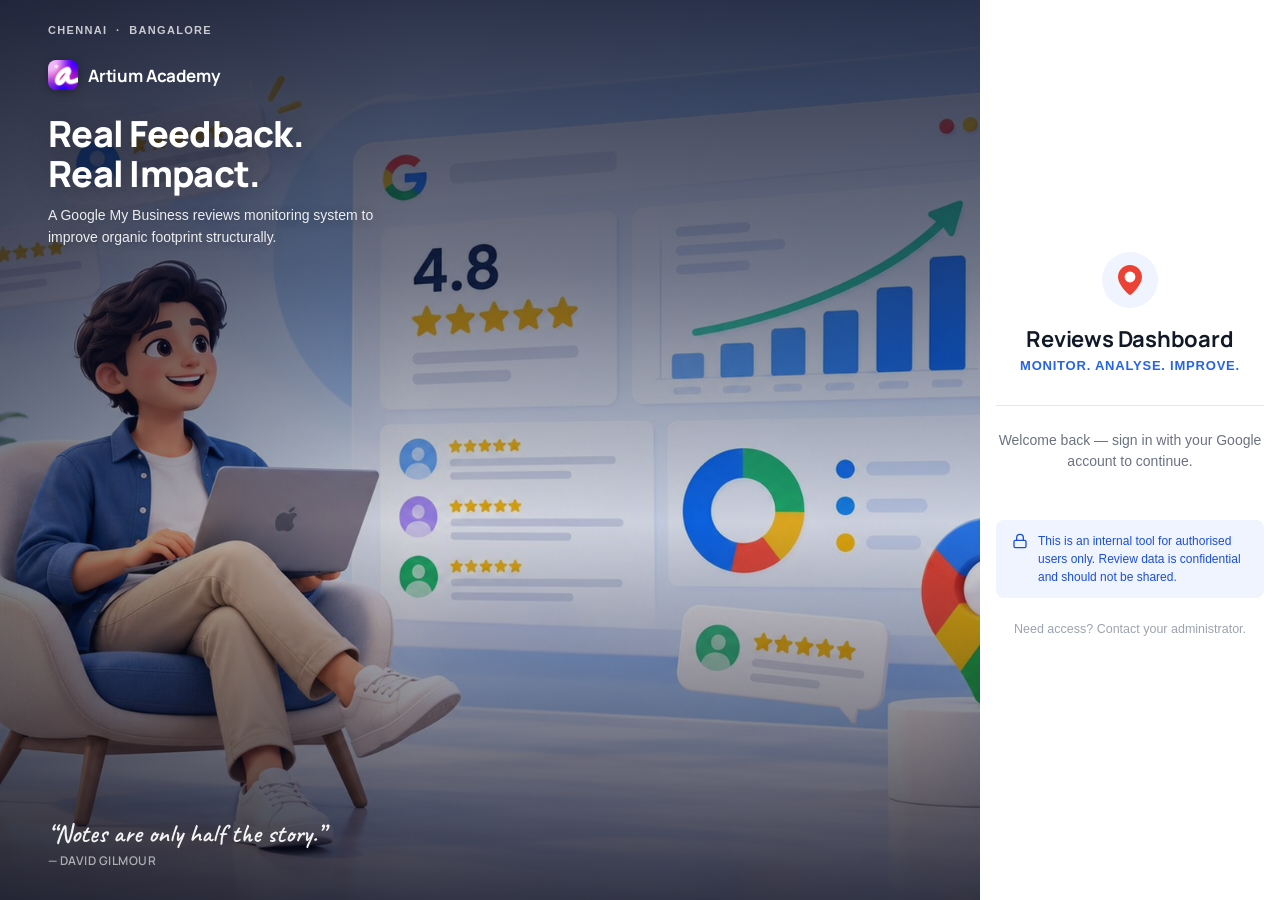
==== ai-insights.html @ 6ff20cc2 "DB 2" ====
<!DOCTYPE html>
<html lang="en">
<head>
  <meta charset="UTF-8" />
  <meta name="viewport" content="width=device-width, initial-scale=1.0" />
  <title>AI Insights — Artium Academy Reviews</title>
  <link rel="stylesheet" href="css/styles.css?v=6" />
</head>
<body>
  <div class="app-shell">
    <div id="sidebarSlot"></div>
    <div class="main-area">
      <div id="topbarSlot"></div>

      <main class="page" id="stubContent"></main>
    </div>
  </div>

  <script src="js/data.js"></script>
  <script src="js/auth.js"></script>
  <script src="js/app.js"></script>
  <script>
    document.addEventListener("DOMContentLoaded", function () {
      renderStubPage("ai-insights", "AI Insights", "A cross-centre view of themes, sentiment shifts, and what's driving them — pulled together from every centre's AI summary. Each centre's own AI summary is already live on its detail page.");
    });
  </script>
</body>
</html>
---- css/styles.css ----
/* ==========================================================================
   Artium Academy — Google Reviews Dashboard
   Shared design system
   ========================================================================== */

:root {
  /* Brand / accent */
  --accent: #2563eb;
  --accent-dark: #1d4ed8;
  --accent-light: #eff4ff;

  /* Neutrals */
  --bg: #f7f8fa;
  --surface: #ffffff;
  --border: #e5e7eb;
  --text-primary: #111827;
  --text-secondary: #6b7280;
  --text-muted: #9ca3af;

  /* Status */
  --success: #16a34a;
  --warning: #d97706;
  --danger: #dc2626;

  /* Spacing scale */
  --space-1: 4px;
  --space-2: 8px;
  --space-3: 12px;
  --space-4: 16px;
  --space-5: 24px;
  --space-6: 32px;
  --space-7: 48px;

  /* Radius / shadow */
  --radius-sm: 8px;
  --radius-md: 12px;
  --radius-lg: 16px;
  --shadow-sm: 0 1px 2px rgba(16, 24, 40, 0.05);
  --shadow-md: 0 4px 16px rgba(16, 24, 40, 0.06);
  --shadow-lg: 0 12px 32px rgba(16, 24, 40, 0.10);

  --font-sans: -apple-system, BlinkMacSystemFont, "Segoe UI", Roboto, Inter, Helvetica, Arial, sans-serif;
}

* {
  box-sizing: border-box;
}

html, body {
  height: 100%;
}

body {
  margin: 0;
  font-family: var(--font-sans);
  background: var(--bg);
  color: var(--text-primary);
  -webkit-font-smoothing: antialiased;
}

a {
  color: inherit;
  text-decoration: none;
}

button {
  font-family: inherit;
}

/* ---- Reusable primitives (used across every view) ---- */

.card {
  background: var(--surface);
  border: 1px solid var(--border);
  border-radius: var(--radius-md);
  box-shadow: var(--shadow-sm);
}

.btn {
  display: inline-flex;
  align-items: center;
  justify-content: center;
  gap: var(--space-2);
  padding: 10px 18px;
  border-radius: var(--radius-sm);
  border: 1px solid var(--border);
  background: var(--surface);
  color: var(--text-primary);
  font-size: 14px;
  font-weight: 500;
  cursor: pointer;
  transition: background 0.15s ease, box-shadow 0.15s ease, border-color 0.15s ease;
}

.btn:hover {
  background: #fafafa;
  box-shadow: var(--shadow-sm);
}

.btn-primary {
  background: var(--accent);
  border-color: var(--accent);
  color: #ffffff;
}

.btn-primary:hover {
  background: var(--accent-dark);
  border-color: var(--accent-dark);
}

/* ==========================================================================
   Login screen — premium split layout
   ========================================================================== */

.login-page-v2 {
  margin: 0;
}

.login-split {
  min-height: 100vh;
  display: grid;
  grid-template-columns: minmax(0, 4fr) minmax(300px, 1fr);
}

/* ---- Left: hero visual ---- */

.login-visual {
  position: relative;
  overflow: hidden;
  display: flex;
  flex-direction: column;
  justify-content: flex-start;
  padding: var(--space-5) var(--space-7) var(--space-6);
  color: #ffffff;
  min-height: 100vh;
}

.login-visual-bg {
  position: absolute;
  inset: 0;
  z-index: 0;
}

.login-visual-img {
  width: 100%;
  height: 100%;
  object-fit: cover;
  object-position: 50% 30%;
  display: block;
}

.login-visual-scrim {
  position: absolute;
  inset: 0;
  background:
    linear-gradient(180deg, rgba(6, 12, 36, 0.82) 0%, rgba(8, 15, 42, 0.55) 30%, rgba(8, 14, 36, 0.12) 58%, rgba(6, 10, 28, 0.8) 100%),
    linear-gradient(90deg, rgba(6, 10, 30, 0.4) 0%, rgba(6, 10, 30, 0.03) 42%);
}

.login-visual-top,
.login-visual-content,
.login-visual-tagline {
  position: relative;
  z-index: 1;
}

.login-visual-top {
  font-size: 11px;
  font-weight: 600;
  letter-spacing: 0.12em;
  color: rgba(255, 255, 255, 0.75);
}

.login-visual-content {
  max-width: 440px;
  margin-top: var(--space-5);
}

.login-visual-brand {
  display: flex;
  align-items: center;
  gap: 10px;
  font-family: "Manrope", var(--font-sans);
  font-size: 17px;
  font-weight: 700;
  letter-spacing: -0.01em;
  margin-bottom: var(--space-5);
}

.login-visual-logo {
  width: 30px;
  height: 30px;
  border-radius: 8px;
  display: block;
  box-shadow: 0 2px 10px rgba(0, 0, 0, 0.35);
}

.login-visual-headline {
  font-family: "Manrope", var(--font-sans);
  font-size: 36px;
  font-weight: 800;
  line-height: 1.1;
  letter-spacing: -0.02em;
  margin: 0 0 var(--space-3) 0;
  text-shadow: 0 2px 24px rgba(0, 0, 0, 0.25);
}

.login-visual-copy {
  font-size: 14px;
  line-height: 1.55;
  color: rgba(255, 255, 255, 0.9);
  max-width: 360px;
  margin: 0;
  text-shadow: 0 1px 12px rgba(0, 0, 0, 0.25);
}

.login-visual-tagline {
  font-family: "Caveat", cursive;
  font-size: 26px;
  font-weight: 600;
  line-height: 1.2;
  color: rgba(255, 255, 255, 0.94);
  display: flex;
  flex-direction: column;
  gap: 4px;
  margin-top: auto;
}

.login-visual-attribution {
  font-family: "Manrope", var(--font-sans);
  font-size: 12px;
  font-weight: 600;
  letter-spacing: 0.04em;
  text-transform: uppercase;
  color: rgba(255, 255, 255, 0.6);
}

/* ---- Right: sign-in panel ---- */

.login-panel {
  display: flex;
  align-items: center;
  justify-content: center;
  background: var(--surface);
  padding: var(--space-5) var(--space-4);
}

.login-card-v2 {
  width: 100%;
  max-width: 300px;
  text-align: center;
}

.login-pin-icon {
  display: inline-flex;
  align-items: center;
  justify-content: center;
  width: 56px;
  height: 56px;
  border-radius: 999px;
  background: var(--accent-light);
  margin: 0 auto var(--space-4);
}

.login-card-title {
  font-family: "Manrope", var(--font-sans);
  font-size: 22px;
  font-weight: 700;
  letter-spacing: -0.01em;
  margin: 0 0 4px 0;
  color: var(--text-primary);
}

.login-card-subtitle {
  font-size: 13px;
  font-weight: 600;
  letter-spacing: 0.06em;
  text-transform: uppercase;
  color: var(--accent);
  margin: 0;
}

.login-divider {
  height: 1px;
  background: var(--border);
  margin: var(--space-6) 0 var(--space-5);
}

.login-welcome {
  font-size: 14px;
  line-height: 1.5;
  color: var(--text-secondary);
  margin: 0 0 var(--space-5) 0;
}

.google-signin-slot {
  display: flex;
  justify-content: center;
}

.login-security-note {
  display: flex;
  align-items: flex-start;
  gap: 10px;
  text-align: left;
  margin-top: var(--space-5);
  padding: var(--space-3) var(--space-4);
  border-radius: var(--radius-sm);
  background: var(--accent-light);
  color: var(--accent-dark);
  font-size: 12px;
  line-height: 1.5;
}

.login-security-note svg {
  flex-shrink: 0;
  margin-top: 1px;
}

.login-footnote {
  margin-top: var(--space-5);
  font-size: 12.5px;
  color: var(--text-muted);
}

.login-error {
  display: none;
  margin-top: var(--space-4);
  padding: var(--space-3) var(--space-4);
  border-radius: var(--radius-sm);
  background: #fef2f2;
  border: 1px solid #fecaca;
  color: var(--danger);
  font-size: 13px;
  text-align: left;
}

.login-error.visible {
  display: block;
}

@media (max-width: 1100px) {
  .login-split {
    grid-template-columns: 1fr;
  }
  .login-visual {
    min-height: 320px;
    padding: var(--space-5);
  }
  .login-visual-headline {
    font-size: 32px;
  }
  .login-visual-tagline {
    display: none;
  }
  .login-visual-img {
    object-position: 25% 30%;
  }
  .login-visual-scrim {
    background:
      linear-gradient(180deg, rgba(6, 12, 36, 0.88) 0%, rgba(8, 15, 42, 0.72) 45%, rgba(6, 10, 28, 0.85) 100%);
  }
  .login-visual-copy {
    display: none;
  }
  .login-panel {
    padding: var(--space-6) var(--space-5);
  }
  .login-card-v2 {
    max-width: 380px;
  }
}

/* ==========================================================================
   App shell (topbar + page container) — shared by every logged-in view
   ========================================================================== */

.app-shell {
  min-height: 100vh;
  background: var(--bg);
  display: flex;
  align-items: stretch;
}

/* ---- Sidebar ---- */

.sidebar {
  flex-shrink: 0;
  width: 240px;
  min-height: 100vh;
  display: flex;
  flex-direction: column;
  background: var(--surface);
  border-right: 1px solid var(--border);
  position: sticky;
  top: 0;
  align-self: flex-start;
}

.sidebar-brand {
  display: flex;
  align-items: center;
  gap: 10px;
  padding: var(--space-5) var(--space-5) var(--space-4);
}

.sidebar-brand img {
  width: 30px;
  height: 30px;
  border-radius: 8px;
  display: block;
}

.sidebar-brand .name {
  font-size: 15px;
  font-weight: 700;
  color: var(--text-primary);
  letter-spacing: -0.01em;
}

.sidebar-nav {
  flex: 1;
  overflow-y: auto;
  padding: var(--space-2) var(--space-3);
}

.sidebar-section {
  margin-bottom: var(--space-2);
}

.sidebar-link {
  display: flex;
  align-items: center;
  gap: 11px;
  padding: 9px 12px;
  border-radius: var(--radius-sm);
  font-size: 13.5px;
  font-weight: 500;
  color: var(--text-secondary);
  cursor: pointer;
}

.sidebar-link svg {
  flex-shrink: 0;
  opacity: 0.85;
}

.sidebar-link:hover {
  background: var(--bg);
  color: var(--text-primary);
}

.sidebar-link.active {
  background: var(--accent-light);
  color: var(--accent-dark);
  font-weight: 600;
}

.sidebar-link.active svg {
  opacity: 1;
}

.sidebar-link .chev {
  margin-left: auto;
  transition: transform 0.15s ease;
}

.sidebar-link .badge-soon {
  margin-left: auto;
  font-size: 9.5px;
  font-weight: 700;
  letter-spacing: 0.04em;
  text-transform: uppercase;
  color: var(--text-muted);
  background: var(--bg);
  border: 1px solid var(--border);
  padding: 2px 6px;
  border-radius: 999px;
}

.sidebar-subnav {
  padding-left: 33px;
  margin: 2px 0 6px;
  display: flex;
  flex-direction: column;
  gap: 1px;
}

.sidebar-subnav a {
  display: block;
  padding: 7px 12px;
  border-radius: var(--radius-sm);
  font-size: 13px;
  color: var(--text-secondary);
}

.sidebar-subnav a:hover {
  background: var(--bg);
  color: var(--text-primary);
}

.sidebar-subnav a.active {
  color: var(--accent-dark);
  font-weight: 600;
  background: var(--accent-light);
}

.sidebar-divider {
  height: 1px;
  background: var(--border);
  margin: var(--space-3) var(--space-2);
}

.sidebar-footer {
  padding: var(--space-4) var(--space-5) var(--space-5);
  border-top: 1px solid var(--border);
}

.sidebar-footer .tagline {
  font-size: 13px;
  font-weight: 700;
  line-height: 1.3;
  color: var(--text-primary);
}

.sidebar-footer .rule {
  width: 26px;
  height: 2px;
  background: var(--accent);
  margin: 8px 0;
}

.sidebar-footer .links {
  font-size: 10.5px;
  letter-spacing: 0.03em;
  color: var(--text-muted);
}

/* ---- Main area + slim utility topbar ---- */

.main-area {
  flex: 1;
  min-width: 0;
}

.topbar {
  position: sticky;
  top: 0;
  z-index: 10;
  display: flex;
  align-items: center;
  justify-content: space-between;
  gap: var(--space-4);
  padding: var(--space-4) var(--space-6);
  background: var(--surface);
  border-bottom: 1px solid var(--border);
}

.topbar-left {
  min-width: 0;
}

.topbar-title {
  font-size: 15px;
  font-weight: 600;
  color: var(--text-primary);
  margin: 0;
}

.topbar-right {
  display: flex;
  align-items: center;
  gap: var(--space-3);
}

.refresh-meta {
  display: flex;
  flex-direction: column;
  align-items: flex-end;
  gap: 2px;
}

.refresh-meta .label {
  font-size: 11px;
  color: var(--text-muted);
}

.icon-btn {
  display: inline-flex;
  align-items: center;
  justify-content: center;
  width: 34px;
  height: 34px;
  border-radius: var(--radius-sm);
  border: 1px solid var(--border);
  background: var(--surface);
  cursor: pointer;
  color: var(--text-secondary);
  transition: background 0.15s ease, color 0.15s ease;
}

.icon-btn:hover {
  background: var(--bg);
  color: var(--accent);
}

.icon-btn.spinning svg {
  animation: spin 0.7s linear;
}

.user-chip {
  display: flex;
  align-items: center;
  gap: 8px;
  padding-left: var(--space-3);
  border-left: 1px solid var(--border);
}

.user-avatar {
  width: 26px;
  height: 26px;
  border-radius: 999px;
  object-fit: cover;
}

.user-avatar-fallback {
  display: flex;
  align-items: center;
  justify-content: center;
  background: var(--accent-light);
  color: var(--accent-dark);
  font-size: 12px;
  font-weight: 700;
}

.user-name {
  font-size: 13px;
  font-weight: 500;
  color: var(--text-primary);
}

.user-chip .icon-btn {
  width: 28px;
  height: 28px;
}

@keyframes spin {
  from { transform: rotate(0deg); }
  to { transform: rotate(360deg); }
}

.page {
  max-width: 1180px;
  margin: 0 auto;
  padding: var(--space-6);
}

.page-section {
  margin-bottom: var(--space-7);
}

.section-heading {
  display: flex;
  align-items: baseline;
  justify-content: space-between;
  margin-bottom: var(--space-4);
}

.section-heading h2 {
  font-size: 16px;
  font-weight: 600;
  margin: 0;
  color: var(--text-primary);
}

.section-heading .hint {
  font-size: 12px;
  color: var(--text-muted);
}

/* ---- Filter bar ---- */

.filter-bar {
  display: flex;
  flex-wrap: wrap;
  align-items: center;
  gap: var(--space-3);
  margin-bottom: var(--space-6);
  padding: var(--space-3) var(--space-4);
  background: var(--surface);
  border: 1px solid var(--border);
  border-radius: var(--radius-md);
}

.pill-group {
  display: inline-flex;
  padding: 3px;
  background: var(--bg);
  border-radius: var(--radius-sm);
  gap: 2px;
}

.pill-group button {
  border: none;
  background: transparent;
  padding: 7px 14px;
  font-size: 13px;
  font-weight: 500;
  color: var(--text-secondary);
  border-radius: 7px;
  cursor: pointer;
}

.pill-group button.active {
  background: var(--surface);
  color: var(--accent-dark);
  box-shadow: var(--shadow-sm);
}

.select-control {
  padding: 8px 12px;
  border-radius: var(--radius-sm);
  border: 1px solid var(--border);
  background: var(--surface);
  font-size: 13px;
  color: var(--text-primary);
  cursor: pointer;
}

.filter-bar .spacer {
  flex: 1;
}

/* ---- Stat tiles ---- */

.stat-grid {
  display: grid;
  grid-template-columns: repeat(4, 1fr);
  gap: var(--space-4);
}

.stat-tile {
  padding: var(--space-5);
  position: relative;
}

.stat-tile-icon {
  width: 40px;
  height: 40px;
  border-radius: var(--radius-sm);
  display: flex;
  align-items: center;
  justify-content: center;
  margin-bottom: var(--space-3);
}

.stat-tile .label {
  font-size: 12px;
  color: var(--text-secondary);
  margin-bottom: var(--space-2);
}

.stat-tile .value {
  font-size: 30px;
  font-weight: 600;
  color: var(--text-primary);
  letter-spacing: -0.01em;
}

.stat-tile .value .unit {
  font-size: 16px;
  font-weight: 500;
  color: var(--text-muted);
  margin-left: 2px;
}

.stat-tile .delta {
  margin-top: var(--space-2);
  font-size: 12px;
  font-weight: 500;
}

.stat-tile .delta.up { color: #006300; }
.stat-tile .delta.down { color: #d03b3b; }
.stat-tile .delta.flat { color: var(--text-muted); }

.stat-tile-caption {
  margin-top: var(--space-2);
  font-size: 12px;
  color: var(--text-muted);
}

.stat-tile-progress {
  margin-top: var(--space-3);
  height: 6px;
  border-radius: 999px;
  background: var(--bg);
  overflow: hidden;
}

.stat-tile-progress .fill {
  height: 100%;
  border-radius: 999px;
  background: var(--success);
}

/* ---- Centre cards ---- */

.centre-grid {
  display: grid;
  grid-template-columns: repeat(3, 1fr);
  gap: var(--space-4);
}

.centre-card {
  padding: var(--space-5);
  display: flex;
  flex-direction: column;
  gap: var(--space-4);
}

.centre-card-head .name {
  font-size: 15px;
  font-weight: 600;
  color: var(--text-primary);
}

.centre-card-head .city {
  font-size: 12px;
  color: var(--text-secondary);
  margin-top: 2px;
}

/* ---- Hero stats (rating + total reviews) — the two numbers that matter
   most on a centre card, so they get real size and colour weight ---- */

.centre-card-hero-stats {
  display: flex;
  gap: var(--space-6);
}

.hero-stat .hv {
  display: flex;
  align-items: center;
  gap: 6px;
  font-size: 24px;
  font-weight: 700;
  letter-spacing: -0.01em;
  color: var(--text-primary);
}

.hero-stat .hv.rating { color: #b45900; }
.hero-stat .hv.reviews { color: var(--accent-dark); }

.hero-stat .hl {
  font-size: 11.5px;
  color: var(--text-muted);
  margin-top: 2px;
}

/* ---- Target row: count + bar + percentage, all in one compact line ---- */

.centre-card-target-row {
  display: flex;
  align-items: center;
  gap: 10px;
}

.target-count {
  font-size: 13px;
  font-weight: 600;
  color: var(--text-primary);
  white-space: nowrap;
  flex-shrink: 0;
}

.target-count .muted {
  font-weight: 500;
  color: var(--text-muted);
}

.target-sub {
  font-size: 11px;
  color: var(--text-muted);
  white-space: nowrap;
  flex-shrink: 0;
}

.target-pct {
  font-size: 12px;
  font-weight: 700;
  flex-shrink: 0;
  min-width: 32px;
  text-align: right;
}

.target-met-note {
  font-size: 11px;
  font-weight: 600;
  color: #15803d;
  margin-top: -6px;
}

.meter {
  flex: 1;
  height: 8px;
  border-radius: 999px;
  background: var(--bg);
  overflow: hidden;
}

.meter-fill {
  height: 100%;
  border-radius: 999px;
  transition: width 0.3s ease;
}

.centre-card-summary {
  font-size: 12.5px;
  line-height: 1.5;
  color: var(--text-secondary);
  padding-top: var(--space-3);
  border-top: 1px solid var(--border);
}

.centre-card-summary .ai-label {
  display: flex;
  align-items: center;
  gap: 4px;
  font-size: 10.5px;
  font-weight: 600;
  letter-spacing: 0.04em;
  text-transform: uppercase;
  color: var(--accent);
  margin-bottom: var(--space-2);
}

.trending-topics-label {
  display: flex;
  align-items: center;
  gap: 4px;
  font-size: 10.5px;
  font-weight: 600;
  letter-spacing: 0.04em;
  text-transform: uppercase;
  color: var(--text-muted);
  margin-top: var(--space-3);
}

.theme-tags {
  display: flex;
  flex-wrap: wrap;
  gap: 6px;
  margin-top: var(--space-2);
}

.theme-tag {
  display: inline-flex;
  align-items: center;
  gap: 5px;
  font-size: 11px;
  padding: 3px 9px;
  border-radius: 999px;
  background: var(--bg);
  color: var(--text-secondary);
  border: 1px solid var(--border);
}

.theme-tag .n {
  font-weight: 700;
  color: var(--text-muted);
}

/* ---- Standalone AI Summary card (Centre Detail page) ---- */

.ai-summary-card {
  padding: var(--space-5) var(--space-5) var(--space-6);
}

.ai-summary-label {
  display: flex;
  align-items: center;
  gap: 4px;
  font-size: 10.5px;
  font-weight: 600;
  letter-spacing: 0.04em;
  text-transform: uppercase;
  color: var(--accent);
  margin-bottom: var(--space-3);
}

.ai-summary-text {
  font-size: 13.5px;
  line-height: 1.65;
  color: var(--text-secondary);
  margin: 0;
}

.centre-card-footer {
  display: flex;
  justify-content: flex-end;
}

.link-arrow {
  font-size: 12.5px;
  font-weight: 600;
  color: var(--accent);
  display: inline-flex;
  align-items: center;
  gap: 4px;
}

/* ---- Chart card ---- */

.chart-card {
  padding: var(--space-5);
}

.chart-legend {
  display: flex;
  gap: var(--space-4);
  margin-bottom: var(--space-4);
}

.chart-legend .item {
  display: flex;
  align-items: center;
  gap: 6px;
  font-size: 12px;
  color: var(--text-secondary);
}

.chart-legend .swatch {
  width: 10px;
  height: 10px;
  border-radius: 3px;
}

.chart-tooltip {
  position: fixed;
  pointer-events: none;
  background: var(--text-primary);
  color: #fff;
  font-size: 11.5px;
  padding: 6px 10px;
  border-radius: 6px;
  line-height: 1.4;
  opacity: 0;
  transform: translate(-50%, calc(-100% - 8px));
  transition: opacity 0.1s ease;
  z-index: 100;
  white-space: nowrap;
}

.chart-tooltip.visible {
  opacity: 1;
}

/* ---- Recent reviews ---- */

.review-list {
  display: flex;
  flex-direction: column;
  gap: var(--space-3);
}

.review-row {
  display: flex;
  gap: var(--space-4);
  padding: var(--space-4);
}

.review-rating {
  flex-shrink: 0;
  width: 34px;
  height: 34px;
  border-radius: 999px;
  background: var(--accent-light);
  color: var(--accent-dark);
  display: flex;
  align-items: center;
  justify-content: center;
  font-size: 13px;
  font-weight: 700;
}

.review-body {
  flex: 1;
}

.review-meta {
  display: flex;
  align-items: center;
  gap: var(--space-2);
  margin-bottom: 4px;
  font-size: 12px;
  color: var(--text-muted);
}

.review-meta .centre-name {
  font-weight: 600;
  color: var(--text-primary);
}

.review-text {
  font-size: 13px;
  line-height: 1.5;
  color: var(--text-secondary);
  margin: 0 0 var(--space-2) 0;
}

.review-tags {
  display: flex;
  flex-wrap: wrap;
  gap: 6px;
}

@media (max-width: 960px) {
  .stat-grid { grid-template-columns: repeat(2, 1fr); }
  .centre-grid { grid-template-columns: 1fr; }
}

/* ==========================================================================
   Detail views (Centre Detail, Monthly Drill-down)
   ========================================================================== */

.breadcrumb {
  display: flex;
  align-items: center;
  gap: 6px;
  font-size: 12.5px;
  color: var(--text-muted);
  margin-bottom: var(--space-4);
}

.breadcrumb a {
  color: var(--text-secondary);
  font-weight: 500;
}

.breadcrumb a:hover {
  color: var(--accent);
}

.breadcrumb .current {
  color: var(--text-primary);
  font-weight: 600;
}

.detail-header {
  display: flex;
  align-items: flex-start;
  justify-content: space-between;
  gap: var(--space-5);
  margin-bottom: var(--space-6);
}

.detail-header h1 {
  font-size: 24px;
  font-weight: 600;
  margin: 0 0 4px 0;
  letter-spacing: -0.01em;
}

.detail-header .location {
  font-size: 13px;
  color: var(--text-muted);
}

.detail-header .header-actions {
  display: flex;
  align-items: center;
  gap: var(--space-3);
}

.two-col {
  display: grid;
  grid-template-columns: 2fr 1fr;
  gap: var(--space-4);
  align-items: start;
}

.info-list {
  display: flex;
  flex-direction: column;
}

.info-row {
  display: flex;
  align-items: center;
  justify-content: space-between;
  padding: var(--space-3) 0;
  border-bottom: 1px solid var(--border);
  font-size: 13px;
}

.info-row:last-child {
  border-bottom: none;
}

.info-row .k {
  color: var(--text-secondary);
}

.info-row .v {
  font-weight: 600;
  color: var(--text-primary);
}

.cadence-chip {
  font-size: 11px;
  font-weight: 600;
  padding: 3px 9px;
  border-radius: 999px;
  background: var(--accent-light);
  color: var(--accent-dark);
}

.mentions-list {
  display: flex;
  flex-direction: column;
  gap: var(--space-3);
}

.mention-item {
  padding: var(--space-2) 0;
}

.mention-item .bar-track {
  height: 4px;
  border-radius: 999px;
  background: var(--bg);
  overflow: hidden;
  margin-top: 8px;
  margin-left: 44px;
}

.mention-item .bar-fill {
  height: 100%;
  border-radius: 999px;
  background: var(--accent);
}

.mention-row {
  display: flex;
  align-items: center;
  gap: var(--space-3);
}

.mention-row .avatar {
  width: 32px;
  height: 32px;
  border-radius: 999px;
  background: var(--accent-light);
  color: var(--accent-dark);
  display: flex;
  align-items: center;
  justify-content: center;
  font-size: 12px;
  font-weight: 700;
  flex-shrink: 0;
}

.mention-row .info {
  flex: 1;
}

.mention-row .name {
  font-size: 13px;
  font-weight: 600;
  color: var(--text-primary);
}

.mention-row .course {
  font-size: 11.5px;
  color: var(--text-muted);
}

.mention-row .count {
  font-size: 12.5px;
  font-weight: 600;
  color: var(--accent-dark);
  background: var(--accent-light);
  padding: 3px 9px;
  border-radius: 999px;
}

.month-breakdown-list {
  display: flex;
  flex-direction: column;
}

.month-breakdown-row {
  display: flex;
  align-items: center;
  gap: var(--space-3);
  padding: var(--space-2) 0;
  font-size: 12.5px;
}

.month-breakdown-row .m {
  width: 52px;
  color: var(--text-secondary);
  flex-shrink: 0;
}

.month-breakdown-row .bar-track {
  flex: 1;
  height: 6px;
  border-radius: 999px;
  background: var(--bg);
  overflow: hidden;
}

.month-breakdown-row .bar-fill {
  height: 100%;
  background: var(--accent);
  border-radius: 999px;
}

.month-breakdown-row .n {
  width: 24px;
  text-align: right;
  font-weight: 600;
  color: var(--text-primary);
  flex-shrink: 0;
}

.month-breakdown-row .r {
  width: 38px;
  text-align: right;
  color: var(--text-muted);
  flex-shrink: 0;
}

@media (max-width: 900px) {
  .two-col { grid-template-columns: 1fr; }
  .detail-header { flex-direction: column; }
}

/* ==========================================================================
   Monthly Summary Drill-down
   ========================================================================== */

.month-tabs {
  display: flex;
  flex-wrap: wrap;
  gap: 6px;
  margin-bottom: var(--space-6);
}

.month-tab {
  padding: 8px 16px;
  border-radius: var(--radius-sm);
  border: 1px solid var(--border);
  background: var(--surface);
  font-size: 13px;
  font-weight: 500;
  color: var(--text-secondary);
  cursor: pointer;
}

.month-tab:hover {
  background: var(--bg);
}

.month-tab.active {
  background: var(--accent);
  border-color: var(--accent);
  color: #ffffff;
}

.month-tab .n {
  font-size: 11px;
  opacity: 0.75;
  margin-left: 4px;
}

.went-list {
  list-style: none;
  margin: 0;
  padding: 0;
  display: flex;
  flex-direction: column;
  gap: var(--space-3);
}

.went-list li {
  display: flex;
  align-items: flex-start;
  gap: var(--space-2);
  font-size: 13px;
  line-height: 1.5;
  color: var(--text-secondary);
}

.went-list .dot {
  flex-shrink: 0;
  width: 8px;
  height: 8px;
  border-radius: 999px;
  margin-top: 5px;
}

.went-list.well .dot { background: #0ca30c; }
.went-list.wrong .dot { background: #d03b3b; }

.went-card-heading {
  display: flex;
  align-items: center;
  gap: 8px;
  font-size: 13px;
  font-weight: 600;
  margin-bottom: var(--space-3);
}

.went-card-heading.well { color: #006300; }
.went-card-heading.wrong { color: #d03b3b; }

.topic-mentions-list {
  display: flex;
  flex-direction: column;
  gap: var(--space-3);
}

.topic-row {
  display: flex;
  align-items: center;
  gap: var(--space-3);
  font-size: 12.5px;
}

.topic-row .label {
  width: 150px;
  flex-shrink: 0;
  color: var(--text-secondary);
}

.topic-row .bar-track {
  flex: 1;
  height: 8px;
  border-radius: 999px;
  background: var(--bg);
  overflow: hidden;
}

.topic-row .bar-fill {
  height: 100%;
  background: var(--accent);
  border-radius: 999px;
}

.topic-row .n {
  width: 20px;
  text-align: right;
  font-weight: 600;
  color: var(--text-primary);
  flex-shrink: 0;
}

.sentiment-bar {
  display: flex;
  height: 14px;
  border-radius: 999px;
  overflow: hidden;
  gap: 2px;
  background: var(--surface);
}

.sentiment-bar .seg {
  height: 100%;
}

.sentiment-bar .seg.positive { background: #0ca30c; }
.sentiment-bar .seg.neutral { background: #c3c2b7; }
.sentiment-bar .seg.negative { background: #d03b3b; }

.sentiment-legend {
  display: flex;
  gap: var(--space-5);
  margin-top: var(--space-4);
}

.sentiment-legend .item {
  display: flex;
  align-items: center;
  gap: 6px;
  font-size: 12.5px;
  color: var(--text-secondary);
}

.sentiment-legend .swatch {
  width: 10px;
  height: 10px;
  border-radius: 3px;
}

.sentiment-legend .swatch.positive { background: #0ca30c; }
.sentiment-legend .swatch.neutral { background: #c3c2b7; }
.sentiment-legend .swatch.negative { background: #d03b3b; }

.sentiment-legend .value {
  font-weight: 600;
  color: var(--text-primary);
}

.empty-note {
  padding: 24px;
  text-align: center;
  color: var(--text-muted);
  font-size: 13px;
}

/* ==========================================================================
   Operations Directory / Teacher Directory — table + modal
   ========================================================================== */

.page-header-row {
  display: flex;
  align-items: flex-start;
  justify-content: space-between;
  gap: var(--space-4);
  margin-bottom: var(--space-5);
}

.page-header-row h1 {
  font-size: 22px;
  font-weight: 600;
  margin: 0 0 4px 0;
  letter-spacing: -0.01em;
}

.page-header-row .sub {
  font-size: 13px;
  color: var(--text-muted);
}

.page-header-row .header-actions {
  display: flex;
  align-items: center;
  gap: var(--space-3);
}

.role-switcher {
  display: flex;
  align-items: center;
  gap: 8px;
  font-size: 12.5px;
  color: var(--text-muted);
}

.data-table {
  width: 100%;
  border-collapse: collapse;
}

.data-table th {
  text-align: left;
  font-size: 11px;
  font-weight: 600;
  text-transform: uppercase;
  letter-spacing: 0.03em;
  color: var(--text-muted);
  padding: var(--space-3) var(--space-4);
  border-bottom: 1px solid var(--border);
}

.data-table td {
  padding: var(--space-3) var(--space-4);
  border-bottom: 1px solid var(--border);
  font-size: 13px;
  color: var(--text-primary);
  vertical-align: middle;
}

.data-table tr:last-child td {
  border-bottom: none;
}

.data-table .person-name {
  font-weight: 600;
}

.data-table .person-email {
  color: var(--text-muted);
  font-size: 12px;
}

.role-badge {
  display: inline-block;
  font-size: 11px;
  font-weight: 600;
  padding: 3px 10px;
  border-radius: 999px;
}

.role-badge.admin { background: #fef3e0; color: #b45900; }
.role-badge.operations-owner { background: var(--accent-light); color: var(--accent-dark); }
.role-badge.teacher { background: #eafaf1; color: #0f7a4d; }

.target-owner-flag {
  display: inline-flex;
  align-items: center;
  gap: 4px;
  font-size: 12px;
  color: #006300;
  font-weight: 600;
}

.target-owner-flag.none {
  color: var(--text-muted);
  font-weight: 500;
}

.row-actions {
  display: flex;
  gap: var(--space-2);
}

.row-actions button {
  border: none;
  background: none;
  cursor: pointer;
  font-size: 12.5px;
  font-weight: 500;
  color: var(--accent);
  padding: 4px 6px;
}

.row-actions button.danger {
  color: #d03b3b;
}

.table-card {
  overflow-x: auto;
}

/* ---- Modal ---- */

.modal-overlay {
  position: fixed;
  inset: 0;
  background: rgba(11, 11, 11, 0.35);
  display: none;
  align-items: center;
  justify-content: center;
  z-index: 200;
  padding: var(--space-4);
}

.modal-overlay.visible {
  display: flex;
}

.modal-card {
  width: 100%;
  max-width: 440px;
  background: var(--surface);
  border-radius: var(--radius-lg);
  box-shadow: var(--shadow-lg);
  padding: var(--space-6);
  max-height: 90vh;
  overflow-y: auto;
}

.modal-card h3 {
  margin: 0 0 var(--space-5) 0;
  font-size: 16px;
  font-weight: 600;
}

.form-field {
  margin-bottom: var(--space-4);
}

.form-field label {
  display: block;
  font-size: 12px;
  font-weight: 600;
  color: var(--text-secondary);
  margin-bottom: 6px;
}

.form-field input[type="text"],
.form-field input[type="email"],
.form-field select {
  width: 100%;
  padding: 9px 12px;
  border-radius: var(--radius-sm);
  border: 1px solid var(--border);
  background: var(--surface);
  font-size: 13px;
  color: var(--text-primary);
  font-family: inherit;
}

.form-field input:focus,
.form-field select:focus {
  outline: none;
  border-color: var(--accent);
  box-shadow: 0 0 0 3px var(--accent-light);
}

.checkbox-field {
  display: flex;
  align-items: center;
  gap: 8px;
  font-size: 13px;
  color: var(--text-primary);
}

.modal-actions {
  display: flex;
  justify-content: flex-end;
  gap: var(--space-3);
  margin-top: var(--space-5);
}

.readonly-note {
  font-size: 12px;
  color: var(--text-muted);
  padding: var(--space-3) var(--space-4);
  background: var(--bg);
  border-radius: var(--radius-sm);
  margin-bottom: var(--space-4);
}

/* ==========================================================================
   Teacher Directory + Leaderboards
   ========================================================================== */

.view-tabs {
  display: inline-flex;
  padding: 3px;
  background: var(--bg);
  border-radius: var(--radius-sm);
  gap: 2px;
  margin-bottom: var(--space-5);
}

.view-tabs button {
  border: none;
  background: transparent;
  padding: 8px 18px;
  font-size: 13px;
  font-weight: 500;
  color: var(--text-secondary);
  border-radius: 7px;
  cursor: pointer;
}

.view-tabs button.active {
  background: var(--surface);
  color: var(--accent-dark);
  box-shadow: var(--shadow-sm);
}

.leaderboard-grid {
  display: grid;
  grid-template-columns: repeat(3, 1fr);
  gap: var(--space-4);
}

.leaderboard-list {
  display: flex;
  flex-direction: column;
  gap: var(--space-1);
}

.leaderboard-row {
  display: flex;
  align-items: center;
  gap: var(--space-3);
  padding: var(--space-3) 0;
  border-bottom: 1px solid var(--border);
}

.leaderboard-row:last-child {
  border-bottom: none;
}

.rank-badge {
  width: 24px;
  height: 24px;
  flex-shrink: 0;
  border-radius: 999px;
  display: flex;
  align-items: center;
  justify-content: center;
  font-size: 11px;
  font-weight: 700;
  background: var(--bg);
  color: var(--text-secondary);
}

.rank-badge.gold { background: #fef3e0; color: #b45900; }
.rank-badge.silver { background: #eef0f2; color: #52616b; }
.rank-badge.bronze { background: #fbe9e2; color: #a54a28; }

.leaderboard-row .info {
  flex: 1;
  min-width: 0;
}

.leaderboard-row .name {
  font-size: 13px;
  font-weight: 600;
  color: var(--text-primary);
  white-space: nowrap;
  overflow: hidden;
  text-overflow: ellipsis;
}

.leaderboard-row .meta {
  font-size: 11.5px;
  color: var(--text-muted);
}

.leaderboard-row .score {
  font-size: 13px;
  font-weight: 700;
  color: var(--accent-dark);
  flex-shrink: 0;
}

@media (max-width: 960px) {
  .leaderboard-grid { grid-template-columns: 1fr; }
}

/* ==========================================================================
   Sidebar — responsive collapse (off-canvas below 900px)
   ========================================================================== */

.sidebar-toggle {
  display: none;
}

.sidebar-overlay {
  display: none;
}

@media (max-width: 900px) {
  .sidebar-toggle {
    display: inline-flex;
  }
  .sidebar {
    position: fixed;
    left: 0;
    top: 0;
    bottom: 0;
    z-index: 30;
    transform: translateX(-100%);
    transition: transform 0.2s ease;
    box-shadow: var(--shadow-lg);
  }
  .sidebar.open {
    transform: translateX(0);
  }
  .sidebar-overlay {
    display: block;
    position: fixed;
    inset: 0;
    background: rgba(15, 20, 35, 0.4);
    z-index: 25;
    opacity: 0;
    pointer-events: none;
    transition: opacity 0.2s ease;
  }
  .sidebar-overlay.open {
    opacity: 1;
    pointer-events: auto;
  }
  .topbar-left {
    display: flex;
    align-items: center;
    gap: var(--space-3);
  }
}

/* ==========================================================================
   "Coming soon" stub pages
   ========================================================================== */

.empty-state {
  padding: var(--space-7) var(--space-6);
  text-align: center;
  max-width: 440px;
  margin: 10vh auto 0;
}

.empty-state-icon {
  width: 56px;
  height: 56px;
  border-radius: 999px;
  background: var(--accent-light);
  color: var(--accent-dark);
  display: flex;
  align-items: center;
  justify-content: center;
  margin: 0 auto var(--space-4);
}

.empty-state h2 {
  font-size: 17px;
  font-weight: 600;
  margin: 0 0 var(--space-2);
  color: var(--text-primary);
}

.empty-state p {
  font-size: 13.5px;
  line-height: 1.6;
  color: var(--text-secondary);
  margin: 0;
}
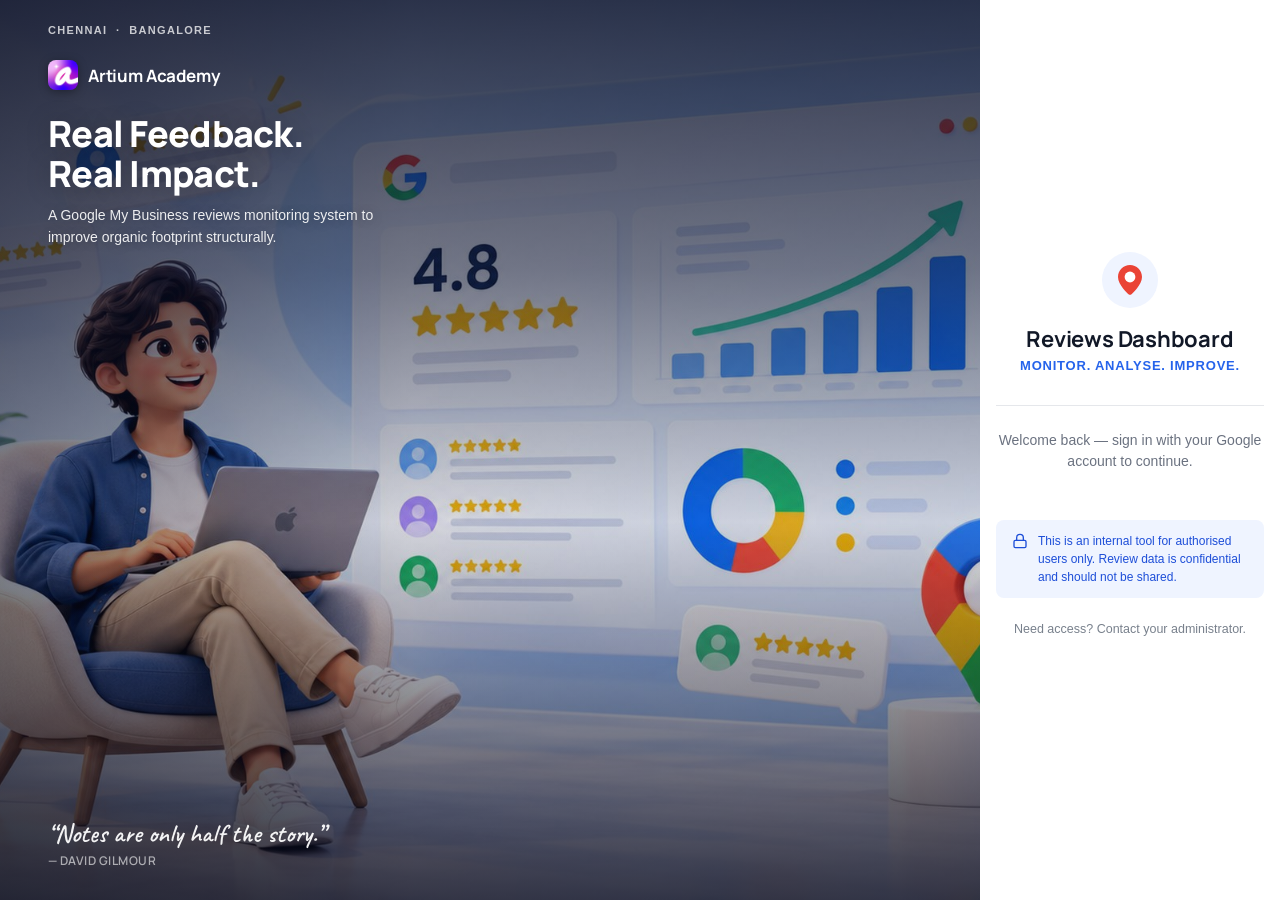
==== commit ebfb58bb: "DB7" ====
--- a/ai-insights.html
+++ b/ai-insights.html
@@ -4,7 +4,7 @@
   <meta charset="UTF-8" />
   <meta name="viewport" content="width=device-width, initial-scale=1.0" />
   <title>AI Insights — Artium Academy Reviews</title>
-  <link rel="stylesheet" href="css/styles.css?v=6" />
+  <link rel="stylesheet" href="css/styles.css?v=10" />
 </head>
 <body>
   <div class="app-shell">
--- a/css/styles.css
+++ b/css/styles.css
@@ -15,7 +15,7 @@
   --border: #e5e7eb;
   --text-primary: #111827;
   --text-secondary: #6b7280;
-  --text-muted: #9ca3af;
+  --text-muted: #78808c;
 
   /* Status */
   --success: #16a34a;
@@ -395,9 +395,23 @@
   position: sticky;
   top: 0;
   align-self: flex-start;
+  overflow: hidden;
+}
+
+.sidebar::before {
+  content: "";
+  position: absolute;
+  inset: 0;
+  z-index: 0;
+  pointer-events: none;
+  background-image: url("data:image/svg+xml,%3Csvg xmlns='http://www.w3.org/2000/svg' width='160' height='160'%3E%3Cg fill='none' stroke='%232563eb' stroke-width='1.1' opacity='0.15'%3E%3Cpath d='M-10 24 Q 15 8 40 24 T 90 24 T 140 24 T 190 24'/%3E%3Cpath d='M-10 96 Q 15 80 40 96 T 90 96 T 140 96 T 190 96'/%3E%3C/g%3E%3Cg fill='%232563eb' opacity='0.16' font-family='Arial,sans-serif' font-size='17'%3E%3Ctext x='56' y='58'%3E%E2%99%AA%3C/text%3E%3Ctext x='118' y='134'%3E%E2%99%AB%3C/text%3E%3Ctext x='6' y='134'%3E%E2%99%AA%3C/text%3E%3C/g%3E%3C/svg%3E");
+  background-repeat: repeat;
+  background-size: 160px 160px;
 }
 
 .sidebar-brand {
+  position: relative;
+  z-index: 1;
   display: flex;
   align-items: center;
   gap: 10px;
@@ -419,6 +433,8 @@
 }
 
 .sidebar-nav {
+  position: relative;
+  z-index: 1;
   flex: 1;
   overflow-y: auto;
   padding: var(--space-2) var(--space-3);
@@ -511,9 +527,27 @@
   margin: var(--space-3) var(--space-2);
 }
 
+.sidebar-illustration {
+  position: relative;
+  z-index: 1;
+  margin-top: var(--space-2);
+  overflow: hidden;
+}
+
+.sidebar-illustration img {
+  display: block;
+  width: 100%;
+  height: auto;
+  -webkit-mask-image: linear-gradient(to bottom, transparent 0, #000 34px);
+  mask-image: linear-gradient(to bottom, transparent 0, #000 34px);
+}
+
 .sidebar-footer {
+  position: relative;
+  z-index: 1;
   padding: var(--space-4) var(--space-5) var(--space-5);
   border-top: 1px solid var(--border);
+  background: var(--surface);
 }
 
 .sidebar-footer .tagline {
